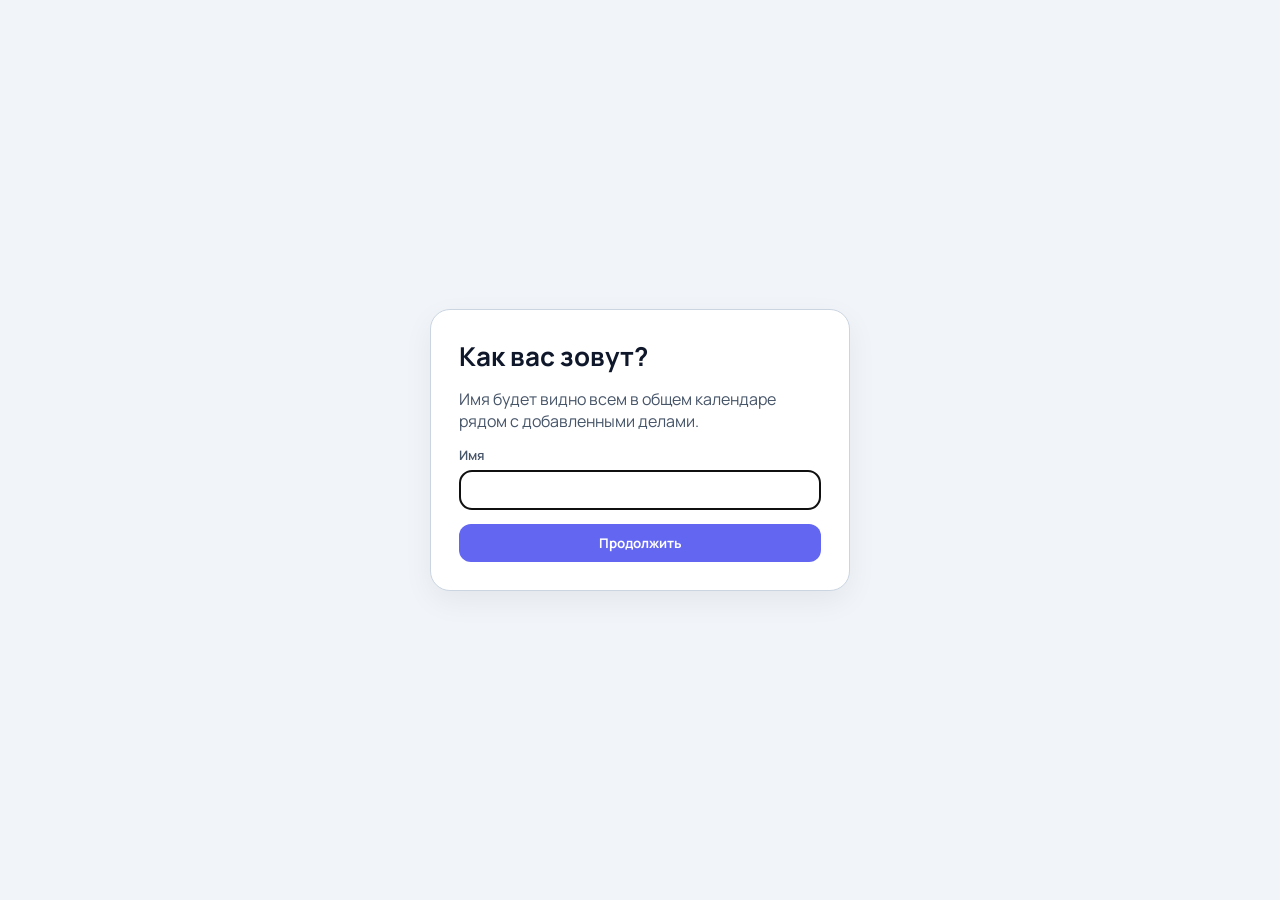
==== templates/plan.html @ 54229c9a "ы" ====
<!DOCTYPE html>
<html lang="ru">
<head>
  <meta charset="UTF-8" />
  <meta name="viewport" content="width=device-width, initial-scale=1.0" />
  <title>Совместное планирование</title>
  <link rel="preconnect" href="https://fonts.googleapis.com" />
  <link rel="preconnect" href="https://fonts.gstatic.com" crossorigin />
  <link href="https://fonts.googleapis.com/css2?family=Manrope:wght@400;500;600;700;800&display=swap" rel="stylesheet" />
  <link rel="stylesheet" href="/static/plan/plan.css" />
</head>
<body>
  <div id="gate" class="gate"></div>
  <div id="app" class="hidden">
    <header class="topbar">
      <div class="brand">
        <div class="brand-mark">Пл</div>
        <div>
          <div class="brand-title">Планирование</div>
          <div class="brand-sub">Общий календарь дел</div>
        </div>
      </div>
      <div class="top-actions">
        <span id="who" class="who"></span>
        <button class="btn-outline" id="change-name">Сменить имя</button>
        <button class="btn-outline" id="open-settings">Настройки</button>
        <a class="btn-ghost" href="/">ClassHub</a>
      </div>
    </header>
    <main class="content">
      <div id="toast" class="toast hidden"></div>
      <div class="toolbar">
        <div class="row">
          <button class="btn-outline" id="prev">←</button>
          <h1 id="period-label"></h1>
          <button class="btn-outline" id="next">→</button>
          <button class="btn-ghost" id="today">Сегодня</button>
        </div>
        <div class="row">
          <div class="chips" id="modes">
            <button class="chip" data-mode="month">Месяц</button>
            <button class="chip" data-mode="week">Неделя</button>
            <button class="chip" data-mode="day">День</button>
          </div>
          <button class="btn-primary" id="add">+ Дело</button>
        </div>
      </div>
      <div id="calendar"></div>
    </main>
  </div>
  <div id="modal-root"></div>
  <script src="/static/plan/plan.js"></script>
</body>
</html>
---- static/plan/plan.css ----
:root {
  --indigo: #6366f1;
  --indigo-700: #4338ca;
  --indigo-100: #e0e7ff;
  --teal: #14b8a6;
  --bg: #f1f5f9;
  --surface: #ffffff;
  --text: #0f172a;
  --muted: #475569;
  --outline: #cbd5e1;
  --shadow: 0 10px 30px rgba(15, 23, 42, 0.06);
  --low-bg: #dcfce7;
  --low-fg: #15803d;
  --mid-bg: #fef3c7;
  --mid-fg: #b45309;
  --high-bg: #ffe4e6;
  --high-fg: #be123c;
}

* { box-sizing: border-box; }
html, body { margin: 0; min-height: 100%; }
body {
  font-family: Manrope, system-ui, sans-serif;
  background: var(--bg);
  color: var(--text);
}

.hidden { display: none !important; }
.gate {
  min-height: 100vh;
  display: grid;
  place-items: center;
  padding: 24px;
}
.gate-card {
  width: min(420px, 100%);
  background: var(--surface);
  border: 1px solid var(--outline);
  border-radius: 20px;
  padding: 28px;
  box-shadow: var(--shadow);
  display: grid;
  gap: 14px;
}
.gate-card h1 { margin: 0; font-size: 26px; }
.gate-card p { margin: 0; color: var(--muted); }

.topbar {
  display: flex;
  justify-content: space-between;
  align-items: center;
  gap: 16px;
  padding: 16px 24px;
  background: var(--surface);
  border-bottom: 1px solid var(--outline);
  position: sticky;
  top: 0;
  z-index: 10;
}
.brand { display: flex; gap: 12px; align-items: center; }
.brand-mark {
  width: 42px; height: 42px; border-radius: 14px;
  background: linear-gradient(135deg, var(--indigo), var(--teal));
  color: white; display: grid; place-items: center; font-weight: 800;
}
.brand-title { font-weight: 800; font-size: 18px; }
.brand-sub { color: var(--muted); font-size: 12px; }
.top-actions, .row, .toolbar { display: flex; gap: 10px; align-items: center; flex-wrap: wrap; }
.toolbar { justify-content: space-between; margin-bottom: 16px; }
.content { padding: 20px 24px 48px; max-width: 1280px; margin: 0 auto; }
.who { font-weight: 700; color: var(--indigo-700); }

button, .btn-primary, .btn-outline, .btn-ghost, a.btn-ghost, a.btn-primary {
  border: 0; border-radius: 12px; padding: 10px 14px; font-weight: 700;
  cursor: pointer; font-family: inherit; text-decoration: none; display: inline-block;
  text-align: center; color: inherit;
}
.btn-primary { background: var(--indigo); color: white; }
.btn-outline { background: transparent; color: var(--text); border: 1px solid var(--outline); }
.btn-danger { background: #fee2e2; color: #be123c; }
.btn-ghost { background: transparent; color: var(--muted); }
button:disabled { opacity: .55; cursor: default; }

input, select, textarea {
  width: 100%; border: 1px solid var(--outline); border-radius: 12px;
  padding: 10px 12px; font-family: inherit; background: var(--surface); color: var(--text);
}
textarea { min-height: 90px; resize: vertical; }
label { display: grid; gap: 6px; font-size: 13px; font-weight: 600; color: var(--muted); }

.chips { display: flex; gap: 8px; flex-wrap: wrap; }
.chip {
  border-radius: 999px; padding: 6px 12px; font-size: 13px; font-weight: 700;
  background: #e2e8f0; color: var(--muted); border: 0;
}
.chip.low { background: var(--low-bg); color: var(--low-fg); }
.chip.medium { background: var(--mid-bg); color: var(--mid-fg); }
.chip.high { background: var(--high-bg); color: var(--high-fg); }
.chip.active { background: var(--indigo-100); color: var(--indigo-700); }
h1 { margin: 0; font-size: 22px; }

.month-wrap, .hour-wrap {
  overflow: auto;
  max-height: calc(100vh - 180px);
  border: 1px solid var(--outline);
  border-radius: 16px;
  background: var(--surface);
}
.month-grid {
  display: grid;
  grid-template-columns: repeat(7, minmax(120px, 1fr));
  min-width: 840px;
}
.month-head, .hour-head {
  position: sticky; top: 0; z-index: 2;
  padding: 10px 8px; text-align: center; font-weight: 700; font-size: 13px;
  color: var(--muted); background: var(--surface); border-bottom: 1px solid var(--outline);
}
.month-cell {
  min-height: 128px; height: auto; padding: 8px;
  border-right: 1px solid var(--outline); border-bottom: 1px solid var(--outline);
  display: flex; flex-direction: column; gap: 4px;
}
.month-cell.empty { opacity: .4; }
.month-cell.weekend { background: color-mix(in srgb, var(--bg) 55%, var(--surface)); }
.month-cell.today { box-shadow: inset 0 0 0 2px var(--indigo); }
.month-num {
  font-weight: 800; font-size: 13px; width: 24px; height: 24px;
  display: grid; place-items: center; border-radius: 50%;
}
.month-cell.today .month-num { background: var(--indigo); color: white; }
.month-item {
  display: grid; grid-template-columns: 42px 1fr; gap: 4px; align-items: center;
  width: 100%; margin: 0; border: 0; border-radius: 6px; padding: 3px 6px;
  font: inherit; font-size: 11px; line-height: 1.2; text-align: left; cursor: pointer;
  min-width: 0;
}
.month-item.low { background: var(--low-bg); color: var(--low-fg); }
.month-item.medium { background: var(--mid-bg); color: var(--mid-fg); }
.month-item.high { background: var(--high-bg); color: var(--high-fg); }
.month-time { font-variant-numeric: tabular-nums; font-weight: 700; }
.month-who { font-weight: 700; overflow: hidden; text-overflow: ellipsis; white-space: nowrap; }

.week-board {
  display: grid;
  grid-template-columns: 64px repeat(7, minmax(0, 1fr));
  grid-template-rows: 40px auto;
}
.week-board.days-7 { grid-template-columns: 64px repeat(7, minmax(0, 1fr)); }
.hour-corner,
.hour-head {
  position: sticky;
  top: 0;
  z-index: 5;
  background: var(--surface);
}
.hour-corner {
  z-index: 6;
  left: 0;
  border-right: 1px solid var(--outline);
  border-bottom: 1px solid var(--outline);
}
.hour-head {
  padding: 10px 8px;
  text-align: center;
  font-weight: 700;
  font-size: 13px;
  border-left: 1px solid var(--outline);
  border-bottom: 1px solid var(--outline);
}
.hour-head.today { color: var(--indigo); background: var(--indigo-100); }
.time-col {
  position: sticky;
  left: 0;
  z-index: 3;
  background: var(--surface);
  border-right: 1px solid var(--outline);
}
.hour-label {
  height: 56px;
  color: var(--muted);
  font-size: 12px;
  padding: 6px 8px 0 0;
  text-align: right;
  box-sizing: border-box;
  border-top: 1px solid var(--outline);
}
.day-col { min-width: 0; border-left: 1px solid var(--outline); }
.day-track { position: relative; overflow: hidden; }
.hour-line {
  position: absolute;
  left: 0;
  right: 0;
  height: 56px;
  box-sizing: border-box;
  border-top: 1px solid var(--outline);
  pointer-events: none;
}
.hour-event {
  position: absolute;
  box-sizing: border-box;
  min-width: 0;
  margin: 0;
  border: 0;
  border-radius: 8px;
  padding: 4px 6px;
  font: inherit;
  font-size: 12px;
  font-weight: 700;
  cursor: pointer;
  display: flex;
  flex-direction: column;
  align-items: flex-start;
  justify-content: flex-start;
  gap: 1px;
  text-align: left;
  overflow: hidden;
  z-index: 1;
  max-width: 100%;
  white-space: nowrap;
}
.hour-event.low { background: var(--low-bg); color: var(--low-fg); }
.hour-event.medium { background: var(--mid-bg); color: var(--mid-fg); }
.hour-event.high { background: var(--high-bg); color: var(--high-fg); }
.hour-event small {
  font-weight: 600;
  font-size: 11px;
  opacity: .8;
  white-space: nowrap;
  overflow: hidden;
  text-overflow: ellipsis;
  max-width: 100%;
}

.day-agenda { display: grid; gap: 10px; }
.day-agenda h3 { margin: 0; font-size: 20px; }
.card.empty {
  background: var(--surface);
  border: 1px solid var(--outline);
  border-radius: 16px;
  padding: 16px;
  color: var(--muted);
}
.day-event {
  width: 100%;
  display: grid;
  grid-template-columns: 72px 1fr auto;
  gap: 12px;
  align-items: center;
  text-align: left;
  border: 1px solid var(--outline);
  background: var(--surface);
  color: var(--text);
  border-radius: 16px;
  padding: 14px 16px;
  cursor: pointer;
  font: inherit;
  box-shadow: var(--shadow);
}
.day-event:hover { border-color: var(--indigo); }
.day-event-time { display: grid; gap: 2px; font-variant-numeric: tabular-nums; }
.day-event-time b { font-size: 18px; }
.day-event-body { min-width: 0; }
.day-event-body b, .day-event-body .muted {
  overflow: hidden;
  text-overflow: ellipsis;
  white-space: nowrap;
}
.day-event-flags { display: flex; gap: 6px; flex-wrap: wrap; justify-content: flex-end; }
.day-event.low { border-left: 4px solid #22c55e; }
.day-event.medium { border-left: 4px solid #f59e0b; }
.day-event.high { border-left: 4px solid #f43f5e; }
@media (max-width: 640px) {
  .day-event { grid-template-columns: 64px 1fr; }
  .day-event-flags { grid-column: 2; justify-content: flex-start; }
}

.modal-backdrop {
  position: fixed; inset: 0; background: rgba(15, 23, 42, .45);
  display: grid; place-items: center; z-index: 50; padding: 16px;
}
.modal {
  width: min(520px, 100%); background: var(--surface); border-radius: 20px;
  padding: 22px; display: grid; gap: 12px; box-shadow: var(--shadow);
  max-height: calc(100vh - 32px); overflow: auto;
}
.modal h3 { margin: 0; }
.form-grid { display: grid; gap: 12px; }
.form-row { display: grid; grid-template-columns: 1fr 1fr; gap: 12px; }
.importance-row { display: flex; gap: 8px; }
.importance-row button { flex: 1; }
.check-row {
  display: flex; align-items: center; gap: 8px;
  font-weight: 600; color: var(--text);
}
.check-row input { width: auto; }
.modal h3 { margin: 0; }
.form-grid { display: grid; gap: 12px; }
.form-row { display: grid; grid-template-columns: 1fr 1fr; gap: 12px; }
.importance-row { display: flex; gap: 8px; }
.importance-row button { flex: 1; }
.toast {
  position: fixed; right: 20px; bottom: 20px; background: #0f172a; color: white;
  padding: 12px 16px; border-radius: 12px; z-index: 80;
}

@media (max-width: 720px) {
  .topbar, .content { padding-left: 12px; padding-right: 12px; }
  .form-row { grid-template-columns: 1fr; }
  .month-grid { min-width: 640px; }
}
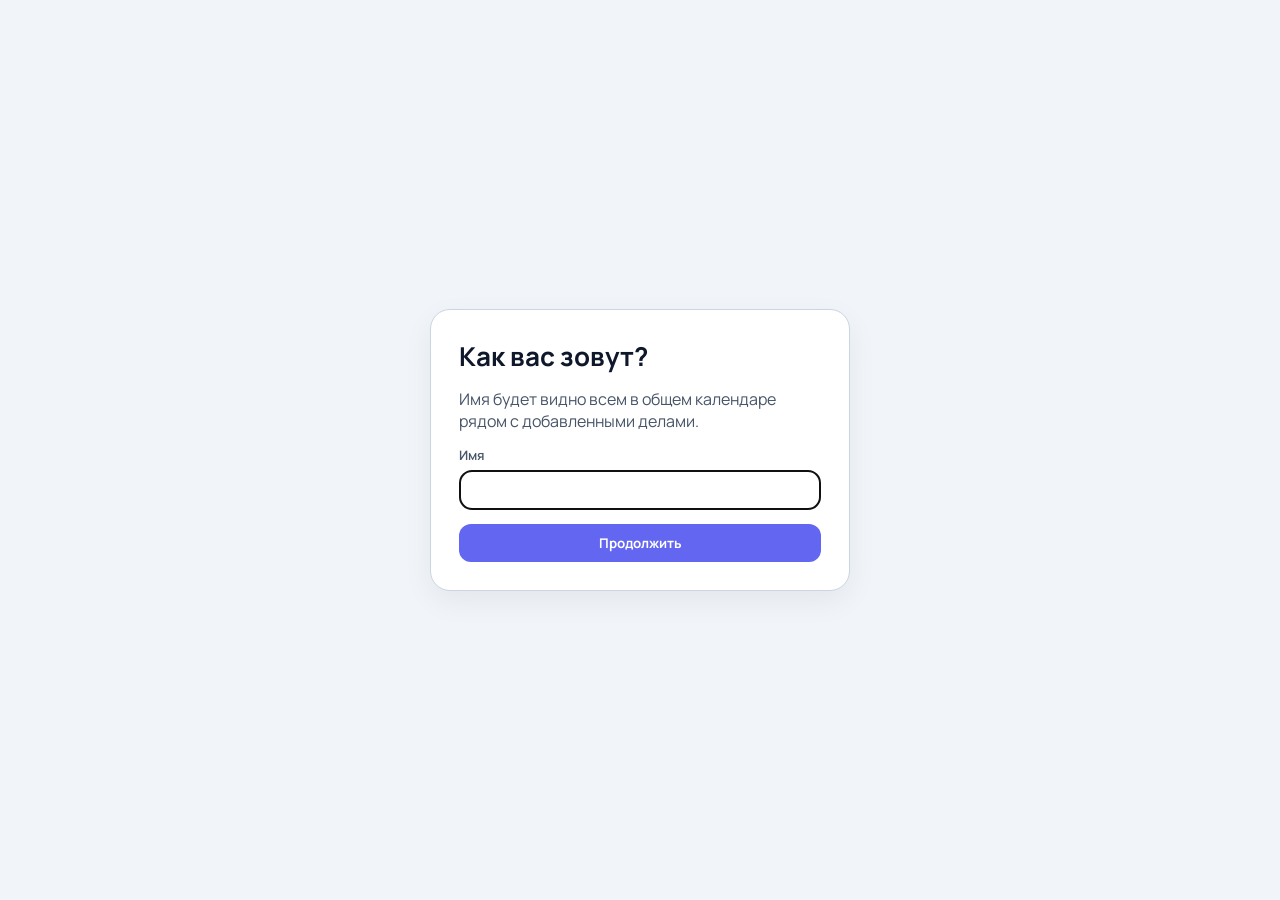
==== commit 0134f95b: "ы" ====
--- a/templates/plan.html
+++ b/templates/plan.html
@@ -42,6 +42,15 @@
             <button class="chip" data-mode="week">Неделя</button>
             <button class="chip" data-mode="day">День</button>
           </div>
+          <label class="filter-person">Человек
+            <select id="filter-person">
+              <option value="">Все</option>
+            </select>
+          </label>
+          <label class="check-row">
+            <input type="checkbox" id="hide-repik" />
+            Скрыть репик
+          </label>
           <button class="btn-primary" id="add">+ Дело</button>
         </div>
       </div>
--- a/static/plan/plan.css
+++ b/static/plan/plan.css
@@ -87,6 +87,8 @@
 }
 textarea { min-height: 90px; resize: vertical; }
 label { display: grid; gap: 6px; font-size: 13px; font-weight: 600; color: var(--muted); }
+.filter-person { width: auto; min-width: 160px; }
+.filter-person select { width: auto; min-width: 160px; }
 
 .chips { display: flex; gap: 8px; flex-wrap: wrap; }
 .chip {
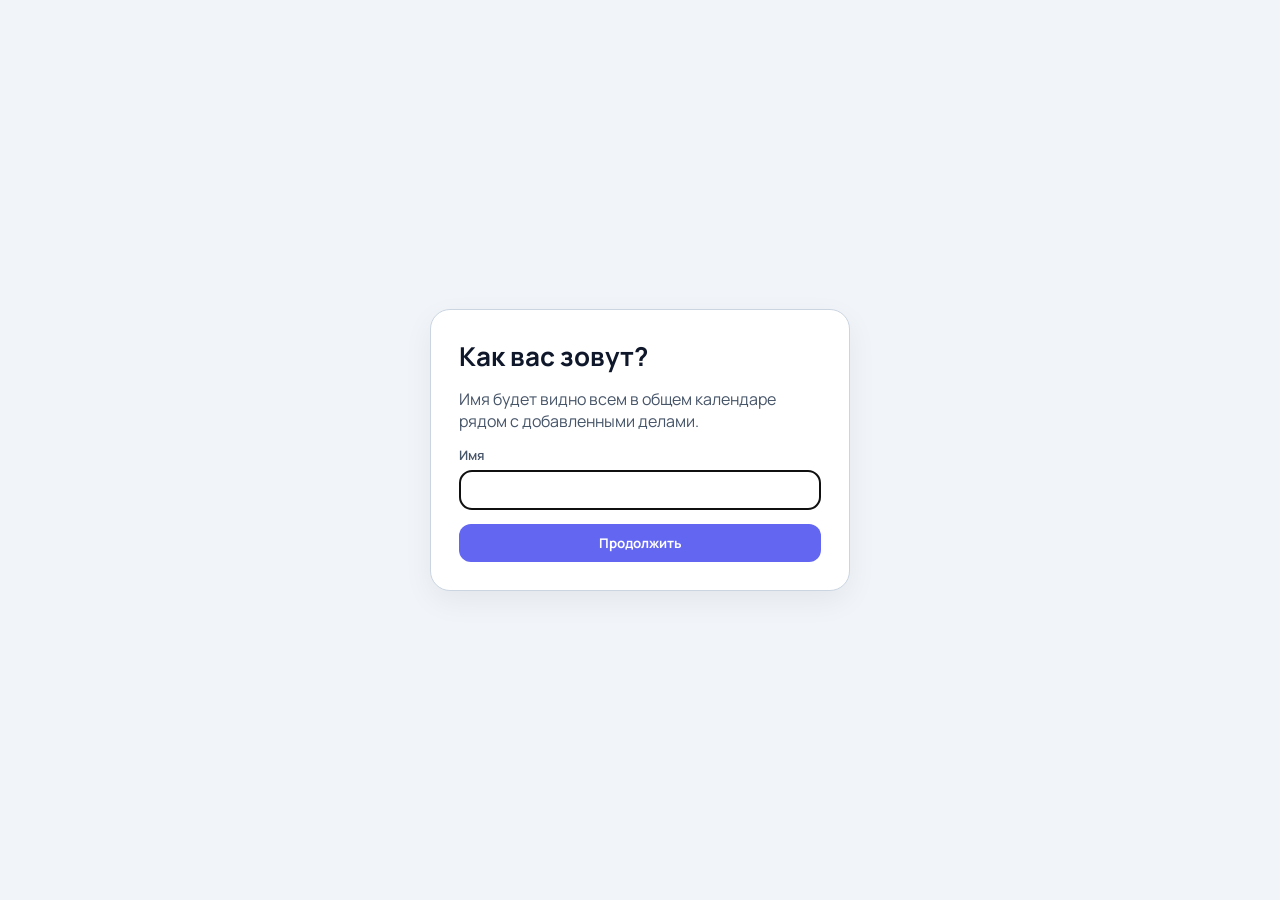
==== commit fbb70df0: "ы" ====
--- a/templates/plan.html
+++ b/templates/plan.html
@@ -42,15 +42,7 @@
             <button class="chip" data-mode="week">Неделя</button>
             <button class="chip" data-mode="day">День</button>
           </div>
-          <label class="filter-person">Человек
-            <select id="filter-person">
-              <option value="">Все</option>
-            </select>
-          </label>
-          <label class="check-row">
-            <input type="checkbox" id="hide-repik" />
-            Скрыть репик
-          </label>
+          <div class="chips" id="filters"></div>
           <button class="btn-primary" id="add">+ Дело</button>
         </div>
       </div>
--- a/static/plan/plan.css
+++ b/static/plan/plan.css
@@ -87,8 +87,6 @@
 }
 textarea { min-height: 90px; resize: vertical; }
 label { display: grid; gap: 6px; font-size: 13px; font-weight: 600; color: var(--muted); }
-.filter-person { width: auto; min-width: 160px; }
-.filter-person select { width: auto; min-width: 160px; }
 
 .chips { display: flex; gap: 8px; flex-wrap: wrap; }
 .chip {
